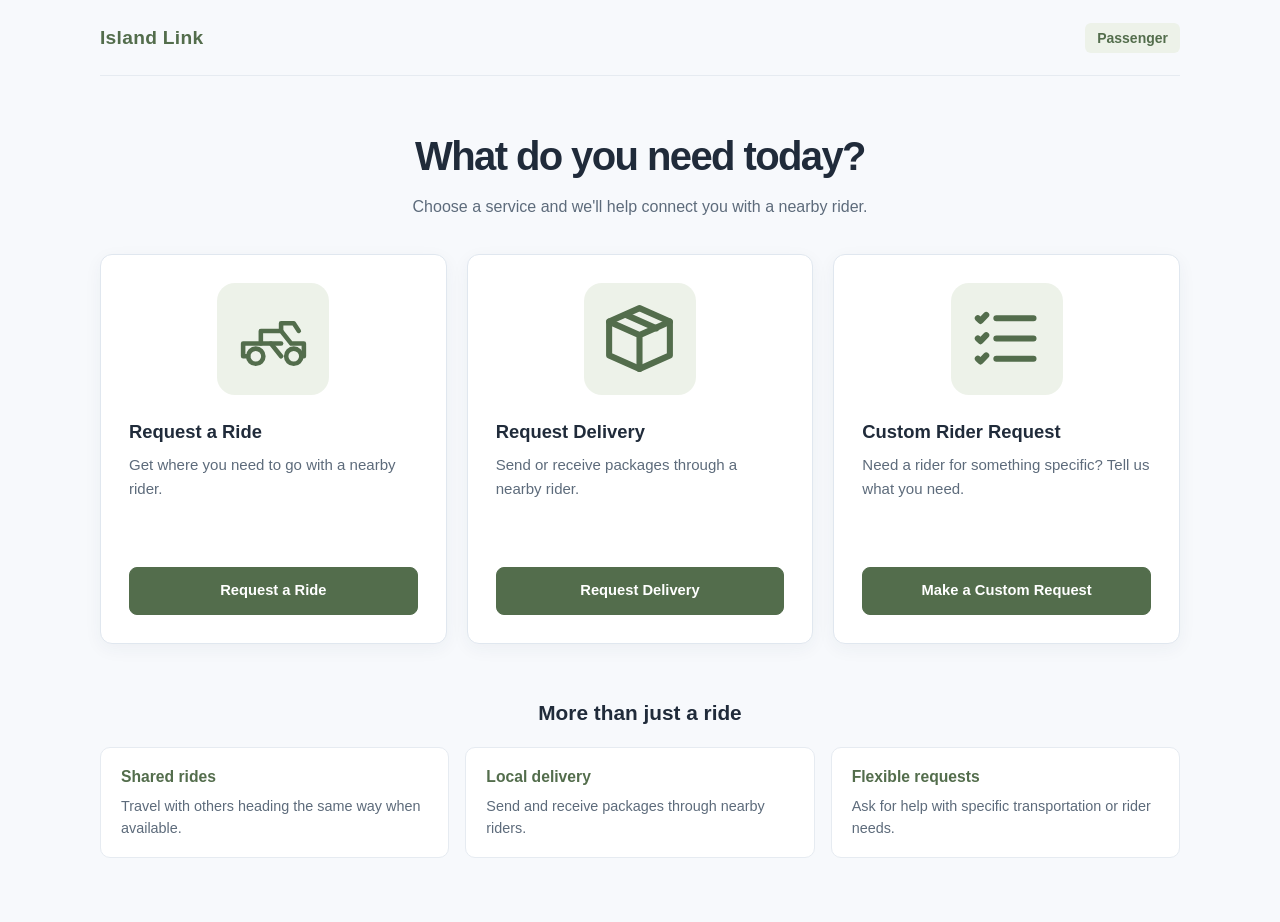
==== customer/index.html @ 667c0175 "Initial Island Link prototype" ====
<!doctype html>
<html lang="en">
<head>
  <meta charset="utf-8">
  <meta name="viewport" content="width=device-width, initial-scale=1">
  <meta name="theme-color" content="#f7f9fc">
  <title>Passenger | Island Link</title>
  <link rel="stylesheet" href="../css/style.css">
  <link rel="stylesheet" href="../css/customer_home.css">
</head>
<body>
  <div class="page-shell">
    <header>
      <p class="brand">Island Link</p>
      <span class="section-label">Passenger</span>
    </header>

    <main>
      <section class="welcome" aria-labelledby="welcome-heading">
        <h1 id="welcome-heading">What do you need today?</h1>
        <p class="intro">Choose a service and we'll help connect you with a nearby rider.</p>
      </section>

      <section class="services" aria-label="Passenger services">
        <article class="service-card">
          <span class="service-icon" aria-hidden="true">
            <svg viewBox="0 0 32 32">
              <circle cx="9" cy="23" r="3"></circle>
              <circle cx="24" cy="23" r="3"></circle>
              <path d="M6 23H4v-5h11l4 5"></path>
              <path d="M11 18v-5h8l4 5h5v5h-1"></path>
              <path d="M19 13v-3h5l2 3"></path>
              <path d="M15 18h4"></path>
            </svg>
          </span>
          <h2>Request a Ride</h2>
          <p class="service-description">Get where you need to go with a nearby rider.</p>
          <a class="service-link" href="request-ride.html">Request a Ride</a>
        </article>

        <article class="service-card">
          <span class="service-icon" aria-hidden="true">
            <svg viewBox="0 0 24 24">
              <path d="m3 7 9-4 9 4v10l-9 4-9-4z"></path>
              <path d="m3 7 9 4 9-4M12 11v10"></path>
              <path d="m8 5 9 4"></path>
            </svg>
          </span>
          <h2>Request Delivery</h2>
          <p class="service-description">Send or receive packages through a nearby rider.</p>
          <a class="service-link" href="request-delivery.html">Request Delivery</a>
        </article>

        <article class="service-card">
          <span class="service-icon" aria-hidden="true">
            <svg viewBox="0 0 24 24">
              <path d="M9 6h11M9 12h11M9 18h11"></path>
              <path d="m3.5 6 .8.8L6 5M3.5 12l.8.8L6 11M3.5 18l.8.8L6 17"></path>
            </svg>
          </span>
          <h2>Custom Rider Request</h2>
          <p class="service-description">Need a rider for something specific? Tell us what you need.</p>
          <a class="service-link" href="custom-request.html">Make a Custom Request</a>
        </article>
      </section>

      <section class="benefits" aria-labelledby="benefits-heading">
        <h2 id="benefits-heading">More than just a ride</h2>
        <div class="benefit-list">
          <article class="benefit">
            <h3>Shared rides</h3>
            <p>Travel with others heading the same way when available.</p>
          </article>
          <article class="benefit">
            <h3>Local delivery</h3>
            <p>Send and receive packages through nearby riders.</p>
          </article>
          <article class="benefit">
            <h3>Flexible requests</h3>
            <p>Ask for help with specific transportation or rider needs.</p>
          </article>
        </div>
      </section>
    </main>
  </div>
</body>
</html>
---- css/style.css ----
* {
      box-sizing: border-box;
    }

    body {
      min-width: 320px;
      min-height: 100vh;
      margin: 0;
    }
---- css/customer_home.css ----
:root {
      color-scheme: light;
      font-family: Arial, Helvetica, sans-serif;
      color: #202b3a;
      background: #f7f9fc;
      font-synthesis: none;
      text-rendering: optimizeLegibility;
      -webkit-font-smoothing: antialiased;
      -moz-osx-font-smoothing: grayscale;
      --accent: #536d4c;
      --accent-dark: #40553a;
      --accent-soft: #edf2e9;
      --focus-ring: rgba(83, 109, 76, 0.2);
    }



    .page-shell {
      width: min(100% - 48px, 1080px);
      margin: 0 auto;
    }

    header {
      display: flex;
      min-height: 76px;
      align-items: center;
      justify-content: space-between;
      border-bottom: 1px solid #e6ebf1;
    }

    .brand {
      margin: 0;
      color: var(--accent);
      font-size: 1.2rem;
      font-weight: 700;
      letter-spacing: 0.015em;
    }

    .section-label {
      padding: 7px 12px;
      border-radius: 6px;
      background: var(--accent-soft);
      color: var(--accent);
      font-size: 0.875rem;
      font-weight: 600;
    }

    main {
      padding: 56px 0 64px;
    }

    .welcome {
      margin-bottom: 34px;
      text-align: center;
    }

    h1 {
      margin: 0;
      color: #202b3a;
      font-size: clamp(1.9rem, 4vw, 2.5rem);
      font-weight: 700;
      letter-spacing: -0.04em;
      line-height: 1.2;
    }

    .intro {
      margin: 14px 0 0;
      color: #5d6b7b;
      font-size: 1rem;
      line-height: 1.6;
    }

    .services {
      display: grid;
      grid-template-columns: repeat(3, minmax(0, 1fr));
      gap: 20px;
    }

    .service-card {
      display: flex;
      min-height: 390px;
      flex-direction: column;
      align-items: flex-start;
      padding: 28px;
      border: 1px solid #e0e7ef;
      border-radius: 12px;
      background: #fff;
      box-shadow: 0 5px 18px rgb(30 56 82 / 5%);
    }

    .service-icon {
      display: grid;
      width: 112px;
      height: 112px;
      align-self: center;
      margin-bottom: 24px;
      place-items: center;
      border-radius: 18px;
      background: var(--accent-soft);
      color: var(--accent);
    }

    .service-icon svg {
      width: 81px;
      height: 81px;
      fill: none;
      stroke: currentColor;
      stroke-linecap: round;
      stroke-linejoin: round;
      stroke-width: 1.8;
    }

    h2 {
      margin: 0;
      color: #202b3a;
      font-size: 1.15rem;
      line-height: 1.4;
    }

    .service-description {
      margin: 9px 0 24px;
      color: #5d6b7b;
      font-size: 0.94rem;
      line-height: 1.6;
    }

    .service-link {
      display: flex;
      min-height: 48px;
      width: 100%;
      align-items: center;
      justify-content: center;
      margin-top: auto;
      padding: 12px 14px;
      border: 1px solid var(--accent);
      border-radius: 8px;
      background: var(--accent);
      color: #fff;
      font-size: 0.92rem;
      font-weight: 600;
      line-height: 1.35;
      text-align: center;
      text-decoration: none;
      transition: background-color 140ms ease, border-color 140ms ease;
    }

    .service-link:hover {
      border-color: var(--accent-dark);
      background: var(--accent-dark);
    }

    .service-link:focus-visible {
      outline: 3px solid var(--focus-ring);
      outline-offset: 3px;
    }

    .benefits {
      margin-top: 54px;
    }

    .benefits h2 {
      margin-bottom: 20px;
      font-size: 1.3rem;
      text-align: center;
    }

    .benefit-list {
      display: grid;
      grid-template-columns: repeat(3, minmax(0, 1fr));
      gap: 16px;
    }

    .benefit {
      padding: 18px 20px;
      border: 1px solid #e6ebf1;
      border-radius: 10px;
      background: #fff;
    }

    .benefit h3 {
      margin: 0;
      color: var(--accent);
      font-size: 0.98rem;
      line-height: 1.4;
    }

    .benefit p {
      margin: 7px 0 0;
      color: #5d6b7b;
      font-size: 0.9rem;
      line-height: 1.55;
    }

    @media (max-width: 800px) {
      .services {
        grid-template-columns: repeat(2, minmax(0, 1fr));
      }

      .service-card:last-child {
        grid-column: 1 / -1;
      }
    }

    @media (max-width: 600px) {
      .page-shell {
        width: min(100% - 40px, 440px);
      }

      header {
        min-height: 68px;
      }

      main {
        padding: 40px 0 48px;
      }

      .welcome {
        margin-bottom: 26px;
      }

      .intro {
        max-width: 360px;
        margin: 12px auto 0;
        font-size: 0.95rem;
      }

      .services,
      .benefit-list {
        grid-template-columns: 1fr;
      }

      .service-card:last-child {
        grid-column: auto;
      }

      .service-card {
        min-height: 360px;
        padding: 24px;
      }

      .service-icon {
        width: 96px;
        height: 96px;
        margin-bottom: 20px;
      }

      .service-icon svg {
        width: 72px;
        height: 72px;
      }

      .benefits {
        margin-top: 42px;
      }

      .benefits h2 {
        margin-bottom: 16px;
      }
    }

    @media (prefers-reduced-motion: reduce) {
      *,
      *::before,
      *::after {
        scroll-behavior: auto !important;
        transition-duration: 0.01ms !important;
      }
    }
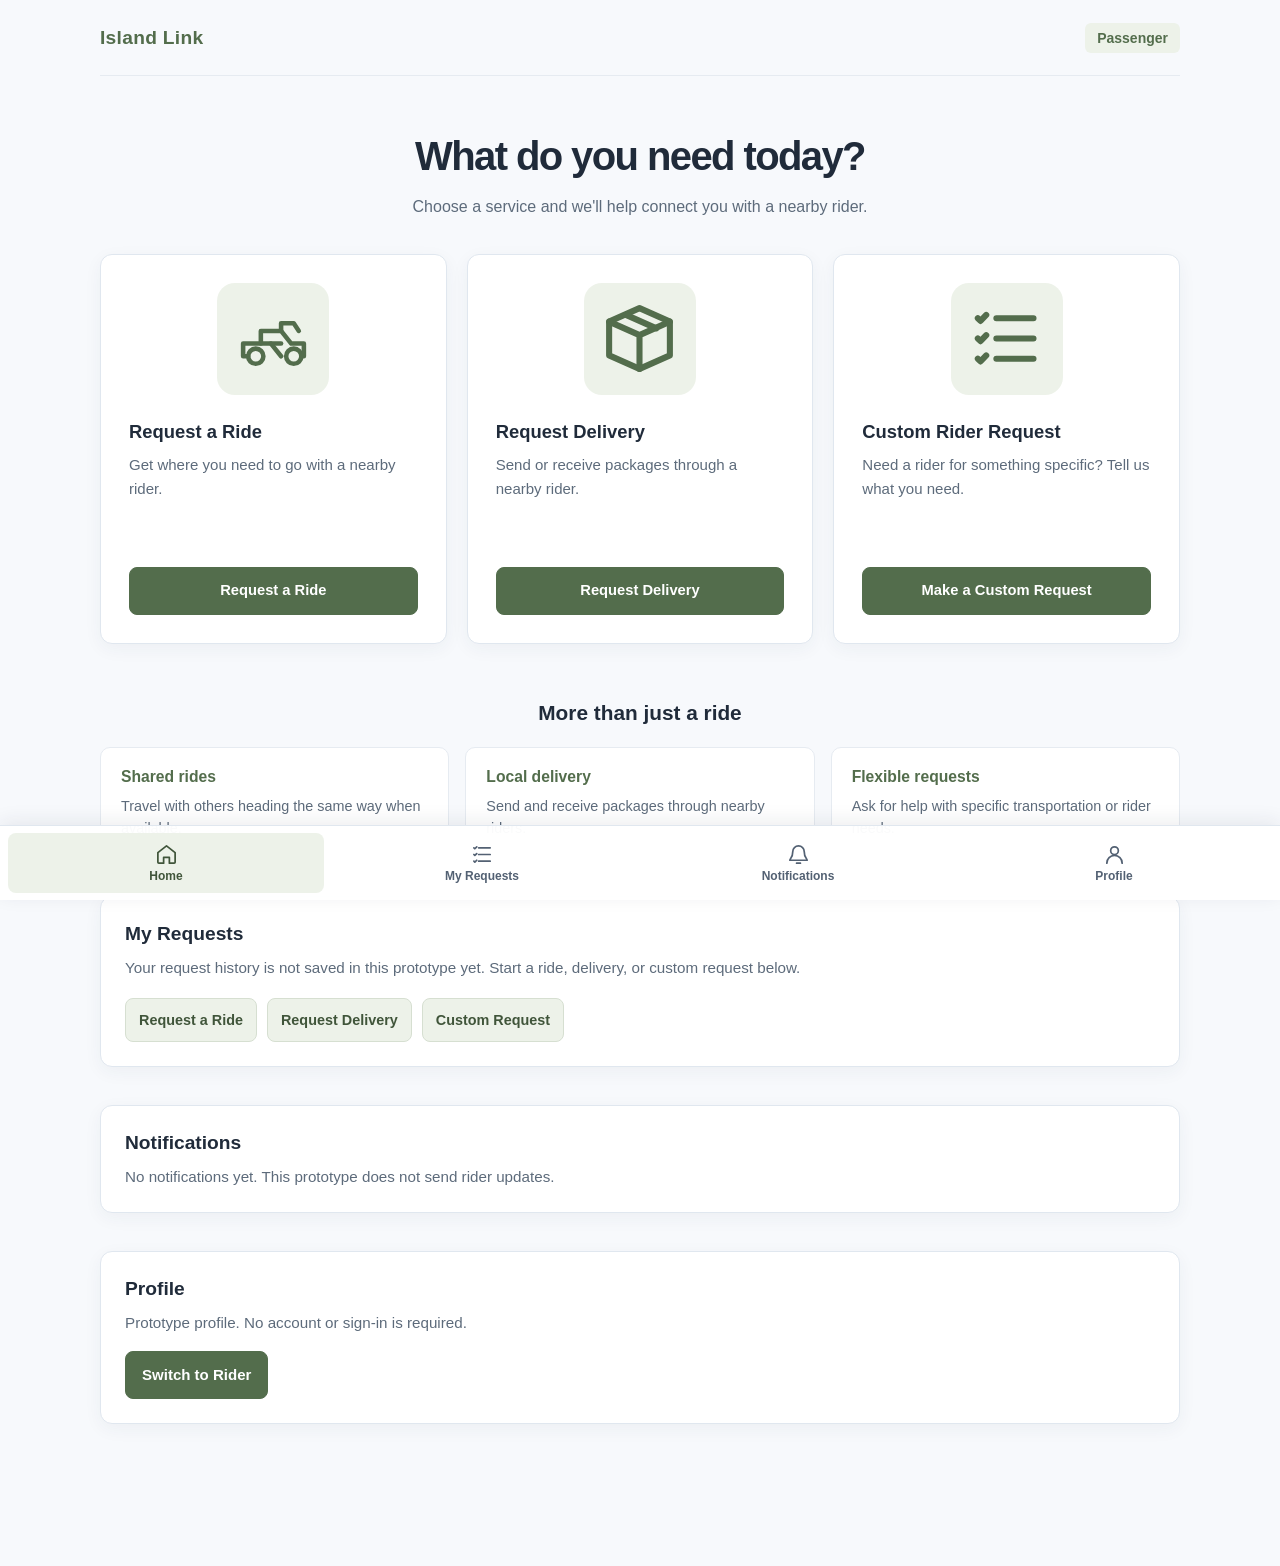
==== commit 7c22eeea: "Refine rider map mock data and offer states" ====
--- a/customer/index.html
+++ b/customer/index.html
@@ -8,7 +8,7 @@
   <link rel="stylesheet" href="../css/style.css">
   <link rel="stylesheet" href="../css/customer_home.css">
 </head>
-<body>
+<body class="with-primary-nav" data-role="customer">
   <div class="page-shell">
     <header>
       <p class="brand">Island Link</p>
@@ -16,7 +16,7 @@
     </header>
 
     <main>
-      <section class="welcome" aria-labelledby="welcome-heading">
+      <section class="welcome" id="home" aria-labelledby="welcome-heading">
         <h1 id="welcome-heading">What do you need today?</h1>
         <p class="intro">Choose a service and we'll help connect you with a nearby rider.</p>
       </section>
@@ -81,7 +81,48 @@
           </article>
         </div>
       </section>
+
+      <section class="prototype-tab-section" id="my-requests" aria-labelledby="my-requests-heading">
+        <h2 id="my-requests-heading">My Requests</h2>
+        <p>Your request history is not saved in this prototype yet. Start a ride, delivery, or custom request below.</p>
+        <div class="prototype-tab-actions">
+          <a href="request-ride.html">Request a Ride</a>
+          <a href="request-delivery.html">Request Delivery</a>
+          <a href="custom-request.html">Custom Request</a>
+        </div>
+      </section>
+
+      <section class="prototype-tab-section" id="notifications" aria-labelledby="notifications-heading">
+        <h2 id="notifications-heading">Notifications</h2>
+        <p>No notifications yet. This prototype does not send rider updates.</p>
+      </section>
+
+      <section class="prototype-tab-section" id="profile" aria-labelledby="profile-heading">
+        <h2 id="profile-heading">Profile</h2>
+        <p>Prototype profile. No account or sign-in is required.</p>
+        <a class="role-switch-link" href="../rider/index.html">Switch to Rider</a>
+      </section>
     </main>
   </div>
+
+  <nav class="primary-nav" aria-label="Customer navigation">
+    <a href="#home" data-tab="home" aria-current="page">
+      <svg viewBox="0 0 24 24" aria-hidden="true"><path d="m3 10 9-7 9 7v10a1 1 0 0 1-1 1h-5v-6H9v6H4a1 1 0 0 1-1-1z"></path></svg>
+      <span>Home</span>
+    </a>
+    <a href="#my-requests" data-tab="my-requests">
+      <svg viewBox="0 0 24 24" aria-hidden="true"><path d="M8 5h12M8 12h12M8 19h12"></path><path d="m3 5 1 1 2-2M3 12l1 1 2-2M3 19l1 1 2-2"></path></svg>
+      <span>My Requests</span>
+    </a>
+    <a href="#notifications" data-tab="notifications">
+      <svg viewBox="0 0 24 24" aria-hidden="true"><path d="M18 9a6 6 0 0 0-12 0c0 7-3 7-3 9h18c0-2-3-2-3-9M10 21h4"></path></svg>
+      <span>Notifications</span>
+    </a>
+    <a href="#profile" data-tab="profile">
+      <svg viewBox="0 0 24 24" aria-hidden="true"><circle cx="12" cy="8" r="4"></circle><path d="M4 21a8 8 0 0 1 16 0"></path></svg>
+      <span>Profile</span>
+    </a>
+  </nav>
+  <script src="../js/app.js"></script>
 </body>
 </html>
--- a/css/style.css
+++ b/css/style.css
@@ -7,3 +7,199 @@
       min-height: 100vh;
       margin: 0;
     }
+
+    body.with-primary-nav {
+      padding-bottom: calc(78px + env(safe-area-inset-bottom));
+    }
+
+    .primary-nav {
+      position: fixed;
+      right: 0;
+      bottom: 0;
+      left: 0;
+      z-index: 20;
+      display: grid;
+      grid-template-columns: repeat(4, minmax(0, 1fr));
+      padding: 7px max(8px, env(safe-area-inset-left)) calc(7px + env(safe-area-inset-bottom));
+      border-top: 1px solid #e0e7ef;
+      background: rgb(255 255 255 / 97%);
+      box-shadow: 0 -4px 18px rgb(32 43 58 / 8%);
+    }
+
+    .primary-nav a {
+      display: flex;
+      min-width: 0;
+      min-height: 60px;
+      flex-direction: column;
+      align-items: center;
+      justify-content: center;
+      gap: 3px;
+      border-radius: 8px;
+      color: #536173;
+      font-size: 0.75rem;
+      font-weight: 600;
+      text-decoration: none;
+      -webkit-tap-highlight-color: transparent;
+    }
+
+    .primary-nav a[aria-current="page"] {
+      background: #edf2e9;
+      color: #40553a;
+    }
+
+    .primary-nav a:focus-visible,
+    .back-link:focus-visible {
+      outline: 3px solid rgba(83, 109, 76, 0.2);
+      outline-offset: 2px;
+    }
+
+    .primary-nav svg {
+      width: 23px;
+      height: 23px;
+      fill: none;
+      stroke: currentColor;
+      stroke-linecap: round;
+      stroke-linejoin: round;
+      stroke-width: 1.8;
+    }
+
+    .back-link {
+      display: inline-flex;
+      min-height: 44px;
+      align-items: center;
+      gap: 7px;
+      color: #40553a;
+      font-size: 0.9rem;
+      font-weight: 700;
+      text-decoration: none;
+    }
+
+    .back-link:hover {
+      text-decoration: underline;
+    }
+
+    .back-link svg {
+      width: 19px;
+      height: 19px;
+      fill: none;
+      stroke: currentColor;
+      stroke-linecap: round;
+      stroke-linejoin: round;
+      stroke-width: 2;
+    }
+
+    .prototype-tab-section {
+      margin-top: 38px;
+      padding: 24px;
+      border: 1px solid #e0e7ef;
+      border-radius: 12px;
+      background: #fff;
+      box-shadow: 0 5px 18px rgb(30 56 82 / 5%);
+      scroll-margin-top: 20px;
+    }
+
+    .prototype-tab-section h2 {
+      margin: 0 0 8px;
+      color: #202b3a;
+      font-size: 1.2rem;
+    }
+
+    .prototype-tab-section p {
+      margin: 0;
+      color: #5d6b7b;
+      font-size: 0.95rem;
+      line-height: 1.55;
+    }
+
+    .prototype-tab-actions {
+      display: flex;
+      flex-wrap: wrap;
+      gap: 10px;
+      margin-top: 18px;
+    }
+
+    .prototype-tab-actions a {
+      display: inline-flex;
+      min-height: 44px;
+      align-items: center;
+      justify-content: center;
+      padding: 9px 13px;
+      border: 1px solid #d6dfd1;
+      border-radius: 8px;
+      background: #edf2e9;
+      color: #40553a;
+      font-size: 0.9rem;
+      font-weight: 600;
+      text-decoration: none;
+    }
+
+    .prototype-tab-actions a:hover {
+      background: #e4ebdf;
+    }
+
+    .waiting-back {
+      position: relative;
+      z-index: 1;
+      display: inline-flex;
+      min-height: 44px;
+      align-self: flex-start;
+      align-items: center;
+      padding: 8px 12px;
+      border: 1px solid rgb(255 255 255 / 65%);
+      border-radius: 8px;
+      background: rgb(24 31 39 / 58%);
+      color: #fff;
+      font: inherit;
+      font-size: 0.9rem;
+      font-weight: 700;
+      cursor: pointer;
+    }
+
+    .waiting-back:hover {
+      background: rgb(24 31 39 / 78%);
+    }
+
+    .with-primary-nav .waiting-card {
+      padding-bottom: calc(100px + env(safe-area-inset-bottom));
+    }
+
+    .with-primary-nav .waiting-content {
+      min-height: calc(100vh - 124px - env(safe-area-inset-bottom));
+      min-height: calc(100dvh - 124px - env(safe-area-inset-bottom));
+    }
+
+    .role-switch-link {
+      display: inline-flex;
+      min-height: 48px;
+      align-items: center;
+      justify-content: center;
+      margin-top: 16px;
+      padding: 11px 16px;
+      border: 1px solid #536d4c;
+      border-radius: 8px;
+      background: #536d4c;
+      color: #fff;
+      font-size: 0.94rem;
+      font-weight: 700;
+      text-decoration: none;
+    }
+
+    .role-switch-link:hover {
+      border-color: #40553a;
+      background: #40553a;
+    }
+
+    @media (max-width: 380px) {
+      .primary-nav a {
+        font-size: 0.69rem;
+      }
+
+      .primary-nav svg {
+        width: 21px;
+        height: 21px;
+      }
+
+      .prototype-tab-section {
+        padding: 19px;
+      }
+    }
